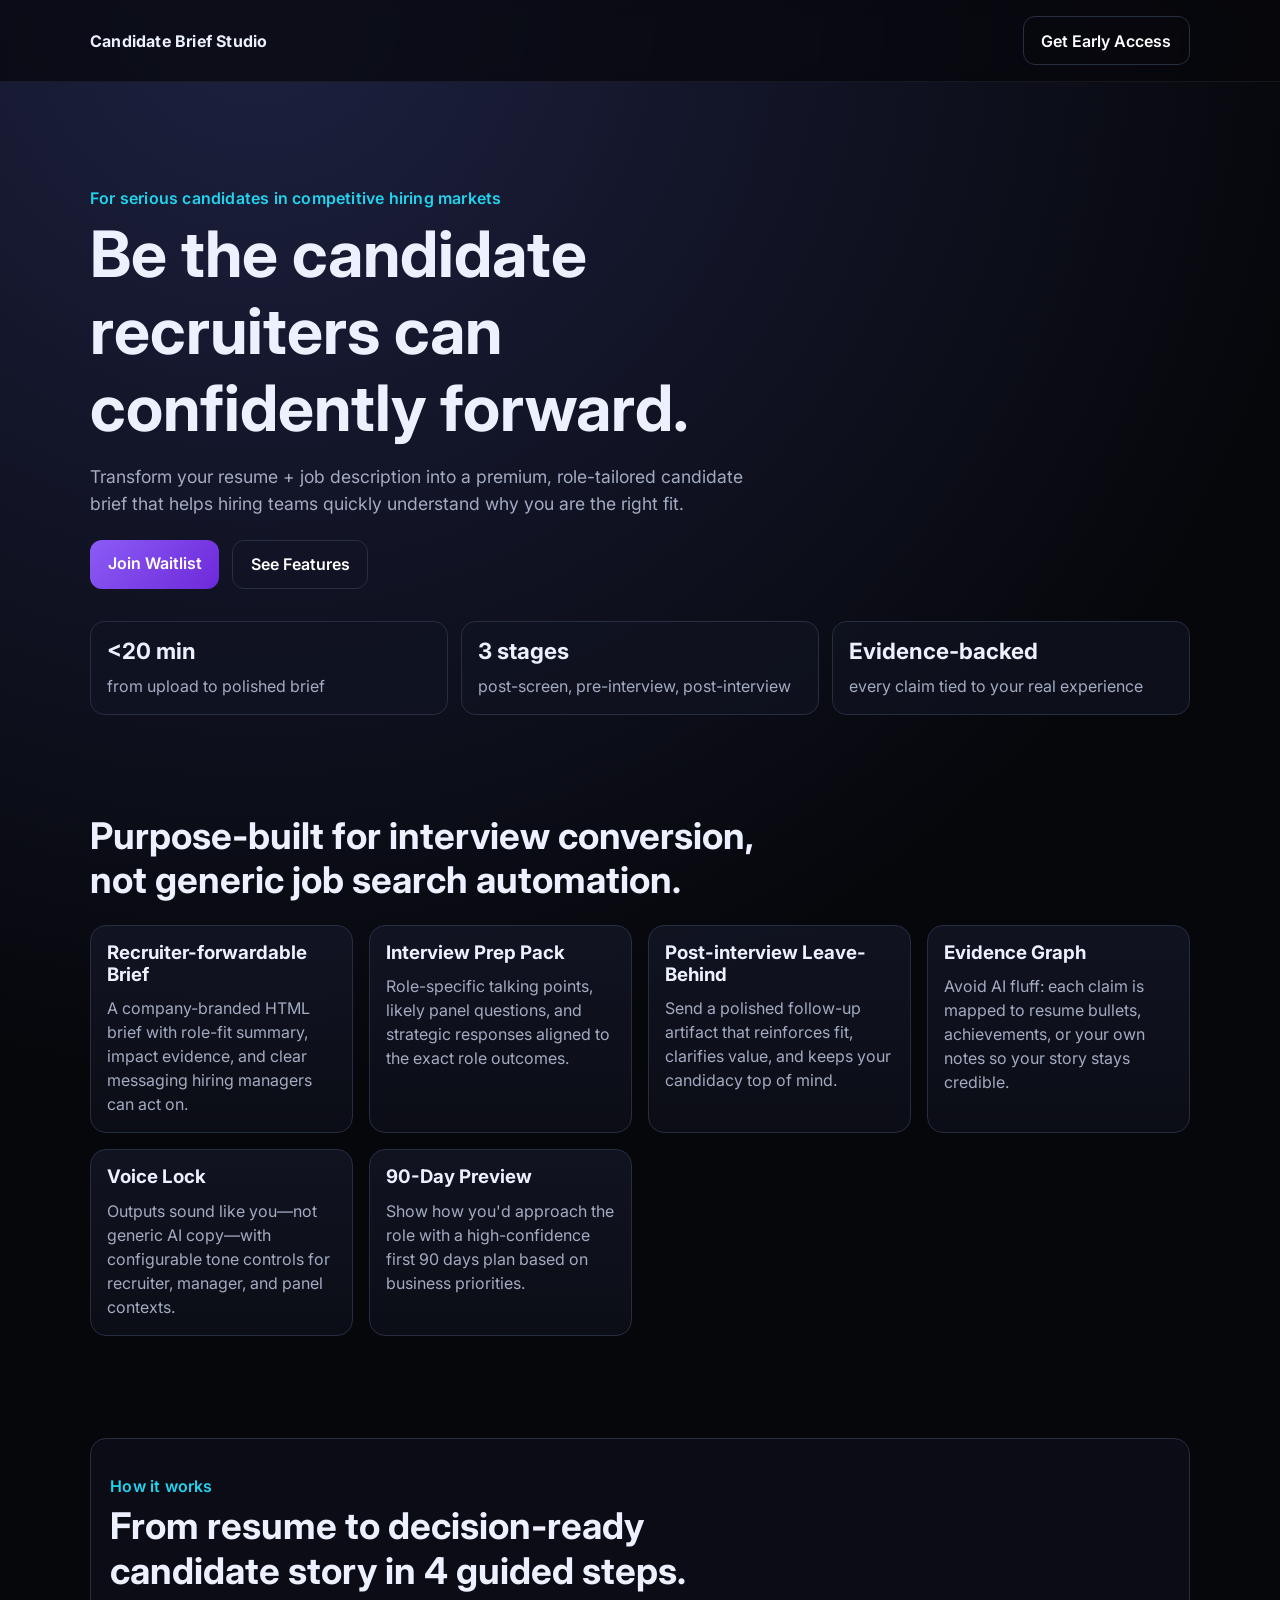
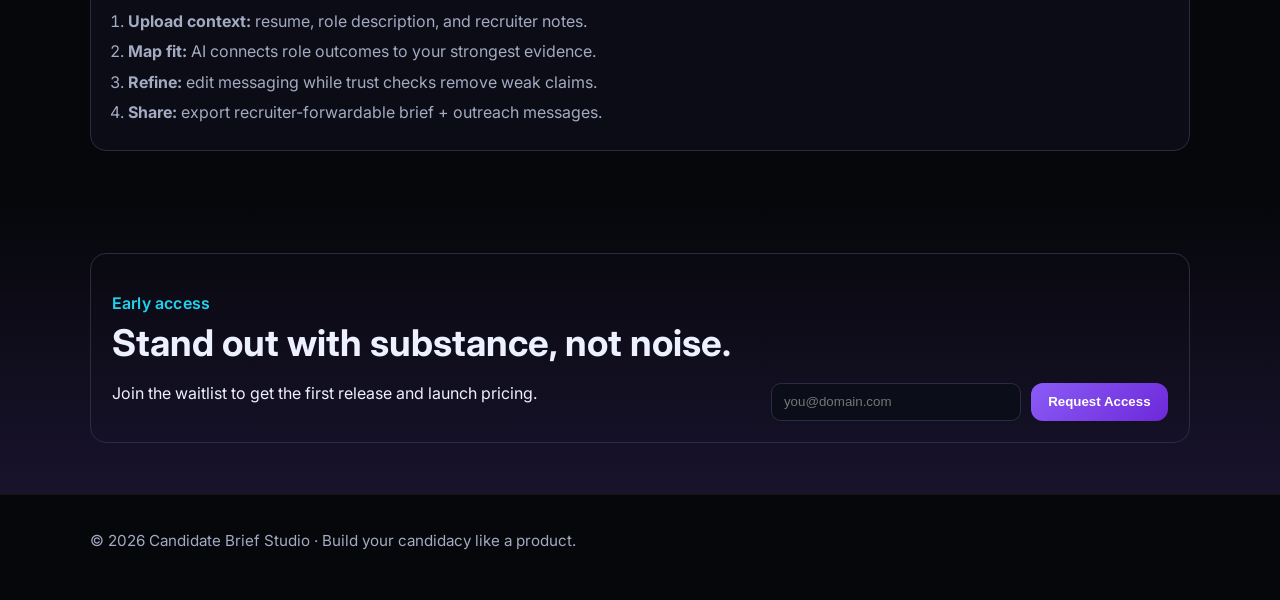
==== index.html @ cb9956b3 "Create polished landing page for Candidate Brief Studio" ====
<!doctype html>
<html lang="en">
  <head>
    <meta charset="UTF-8" />
    <meta name="viewport" content="width=device-width, initial-scale=1.0" />
    <title>Candidate Brief Studio</title>
    <meta
      name="description"
      content="AI-powered candidate briefing platform that helps ambitious job seekers stand out with recruiter-forwardable, role-specific briefs."
    />
    <link rel="preconnect" href="https://fonts.googleapis.com" />
    <link rel="preconnect" href="https://fonts.gstatic.com" crossorigin />
    <link
      href="https://fonts.googleapis.com/css2?family=Inter:wght@400;500;600;700;800&display=swap"
      rel="stylesheet"
    />
    <link rel="stylesheet" href="styles.css" />
  </head>
  <body>
    <header class="site-header">
      <nav class="nav container">
        <div class="brand">Candidate Brief Studio</div>
        <a class="btn btn-ghost" href="#cta">Get Early Access</a>
      </nav>
    </header>

    <main>
      <section class="hero container">
        <p class="eyebrow">For serious candidates in competitive hiring markets</p>
        <h1>Be the candidate recruiters can confidently forward.</h1>
        <p class="hero-copy">
          Transform your resume + job description into a premium, role-tailored candidate brief
          that helps hiring teams quickly understand why you are the right fit.
        </p>
        <div class="hero-actions">
          <a class="btn" href="#cta">Join Waitlist</a>
          <a class="btn btn-secondary" href="#features">See Features</a>
        </div>
        <div class="hero-metrics">
          <article>
            <h3>&lt;20 min</h3>
            <p>from upload to polished brief</p>
          </article>
          <article>
            <h3>3 stages</h3>
            <p>post-screen, pre-interview, post-interview</p>
          </article>
          <article>
            <h3>Evidence-backed</h3>
            <p>every claim tied to your real experience</p>
          </article>
        </div>
      </section>

      <section id="features" class="section container">
        <h2>Purpose-built for interview conversion, not generic job search automation.</h2>
        <div class="feature-grid">
          <article class="card">
            <h3>Recruiter-forwardable Brief</h3>
            <p>
              A company-branded HTML brief with role-fit summary, impact evidence, and clear
              messaging hiring managers can act on.
            </p>
          </article>
          <article class="card">
            <h3>Interview Prep Pack</h3>
            <p>
              Role-specific talking points, likely panel questions, and strategic responses aligned
              to the exact role outcomes.
            </p>
          </article>
          <article class="card">
            <h3>Post-interview Leave-Behind</h3>
            <p>
              Send a polished follow-up artifact that reinforces fit, clarifies value, and keeps your
              candidacy top of mind.
            </p>
          </article>
          <article class="card">
            <h3>Evidence Graph</h3>
            <p>
              Avoid AI fluff: each claim is mapped to resume bullets, achievements, or your own notes
              so your story stays credible.
            </p>
          </article>
          <article class="card">
            <h3>Voice Lock</h3>
            <p>
              Outputs sound like you—not generic AI copy—with configurable tone controls for
              recruiter, manager, and panel contexts.
            </p>
          </article>
          <article class="card">
            <h3>90-Day Preview</h3>
            <p>
              Show how you'd approach the role with a high-confidence first 90 days plan based on
              business priorities.
            </p>
          </article>
        </div>
      </section>

      <section class="section container">
        <div class="workflow">
          <div>
            <p class="eyebrow">How it works</p>
            <h2>From resume to decision-ready candidate story in 4 guided steps.</h2>
          </div>
          <ol>
            <li><strong>Upload context:</strong> resume, role description, and recruiter notes.</li>
            <li><strong>Map fit:</strong> AI connects role outcomes to your strongest evidence.</li>
            <li><strong>Refine:</strong> edit messaging while trust checks remove weak claims.</li>
            <li><strong>Share:</strong> export recruiter-forwardable brief + outreach messages.</li>
          </ol>
        </div>
      </section>

      <section id="cta" class="section cta">
        <div class="container cta-wrap">
          <div>
            <p class="eyebrow">Early access</p>
            <h2>Stand out with substance, not noise.</h2>
            <p>Join the waitlist to get the first release and launch pricing.</p>
          </div>
          <form class="waitlist-form" onsubmit="event.preventDefault(); this.reset(); alert('Thanks — you are on the waitlist!');">
            <label for="email" class="sr-only">Email address</label>
            <input id="email" type="email" placeholder="you@domain.com" required />
            <button class="btn" type="submit">Request Access</button>
          </form>
        </div>
      </section>
    </main>

    <footer class="site-footer">
      <div class="container">
        <p>© <span id="year"></span> Candidate Brief Studio · Build your candidacy like a product.</p>
      </div>
    </footer>

    <script src="script.js"></script>
  </body>
</html>
---- styles.css ----
:root {
  --bg: #06070b;
  --panel: #0f1220;
  --muted: #a3abc2;
  --text: #ecf0ff;
  --accent: #8b5cf6;
  --accent-2: #22d3ee;
  --border: #272d43;
}

* { box-sizing: border-box; }
body {
  margin: 0;
  font-family: 'Inter', system-ui, -apple-system, Segoe UI, Roboto, sans-serif;
  color: var(--text);
  background: radial-gradient(circle at 20% 0%, #1d2140 0%, var(--bg) 45%);
  line-height: 1.5;
}

.container {
  width: min(1100px, 92vw);
  margin: 0 auto;
}

.site-header {
  position: sticky;
  top: 0;
  backdrop-filter: blur(8px);
  background: rgba(6, 7, 11, 0.7);
  border-bottom: 1px solid rgba(255,255,255,0.06);
}
.nav {
  display: flex;
  justify-content: space-between;
  align-items: center;
  padding: 1rem 0;
}
.brand { font-weight: 700; letter-spacing: 0.2px; }

.hero {
  padding: 5.5rem 0 3rem;
}
.eyebrow {
  color: var(--accent-2);
  font-weight: 600;
  letter-spacing: .2px;
  margin-bottom: 0.4rem;
}
h1, h2, h3 { margin: 0 0 .6rem; line-height: 1.2; }
h1 { font-size: clamp(2.2rem, 6vw, 4rem); max-width: 16ch; }
h2 { font-size: clamp(1.5rem, 3vw, 2.3rem); max-width: 28ch; }
.hero-copy {
  color: var(--muted);
  max-width: 62ch;
  font-size: 1.1rem;
}

.hero-actions {
  display: flex;
  gap: .8rem;
  margin: 1.4rem 0 2rem;
  flex-wrap: wrap;
}

.btn {
  background: linear-gradient(135deg, var(--accent), #6d28d9);
  color: #fff;
  border: none;
  text-decoration: none;
  padding: .72rem 1.1rem;
  border-radius: .75rem;
  font-weight: 600;
  display: inline-block;
}
.btn:hover { opacity: .92; }
.btn-secondary {
  background: transparent;
  border: 1px solid var(--border);
}
.btn-ghost {
  background: transparent;
  border: 1px solid var(--border);
}

.hero-metrics {
  margin-top: 1rem;
  display: grid;
  grid-template-columns: repeat(auto-fit, minmax(180px, 1fr));
  gap: .8rem;
}
.hero-metrics article {
  border: 1px solid var(--border);
  border-radius: .9rem;
  padding: 1rem;
  background: rgba(16, 19, 33, .7);
}
.hero-metrics h3 { font-size: 1.4rem; }
.hero-metrics p { margin: 0; color: var(--muted); }

.section { padding: 3.2rem 0; }
.feature-grid {
  display: grid;
  grid-template-columns: repeat(auto-fit, minmax(240px, 1fr));
  gap: 1rem;
  margin-top: 1.4rem;
}
.card {
  border: 1px solid var(--border);
  border-radius: 1rem;
  padding: 1rem;
  background: linear-gradient(180deg, rgba(19,22,38,.8), rgba(13,15,25,.8));
}
.card p { color: var(--muted); margin: 0; }

.workflow {
  border: 1px solid var(--border);
  border-radius: 1rem;
  padding: 1.2rem;
  background: rgba(12, 14, 24, .75);
}
.workflow ol { margin: 1rem 0 0; padding-left: 1.1rem; color: var(--muted); }
.workflow li { margin: .4rem 0; }

.cta {
  background: linear-gradient(180deg, transparent 0%, rgba(139, 92, 246, 0.14) 100%);
}
.cta-wrap {
  border: 1px solid var(--border);
  border-radius: 1rem;
  padding: 1.3rem;
  display: flex;
  justify-content: space-between;
  gap: 1rem;
  align-items: end;
  flex-wrap: wrap;
}
.waitlist-form {
  display: flex;
  gap: .6rem;
  flex-wrap: wrap;
}
.waitlist-form input {
  min-width: 250px;
  border: 1px solid var(--border);
  background: #0b0e19;
  color: var(--text);
  border-radius: .6rem;
  padding: .68rem .75rem;
}

.site-footer {
  border-top: 1px solid rgba(255,255,255,0.06);
  color: var(--muted);
  font-size: .95rem;
  padding: 1.2rem 0 2rem;
}

.sr-only {
  position: absolute;
  width: 1px;
  height: 1px;
  padding: 0;
  margin: -1px;
  overflow: hidden;
  clip: rect(0, 0, 0, 0);
  border: 0;
}

@media (max-width: 640px) {
  .hero { padding-top: 4.2rem; }
}
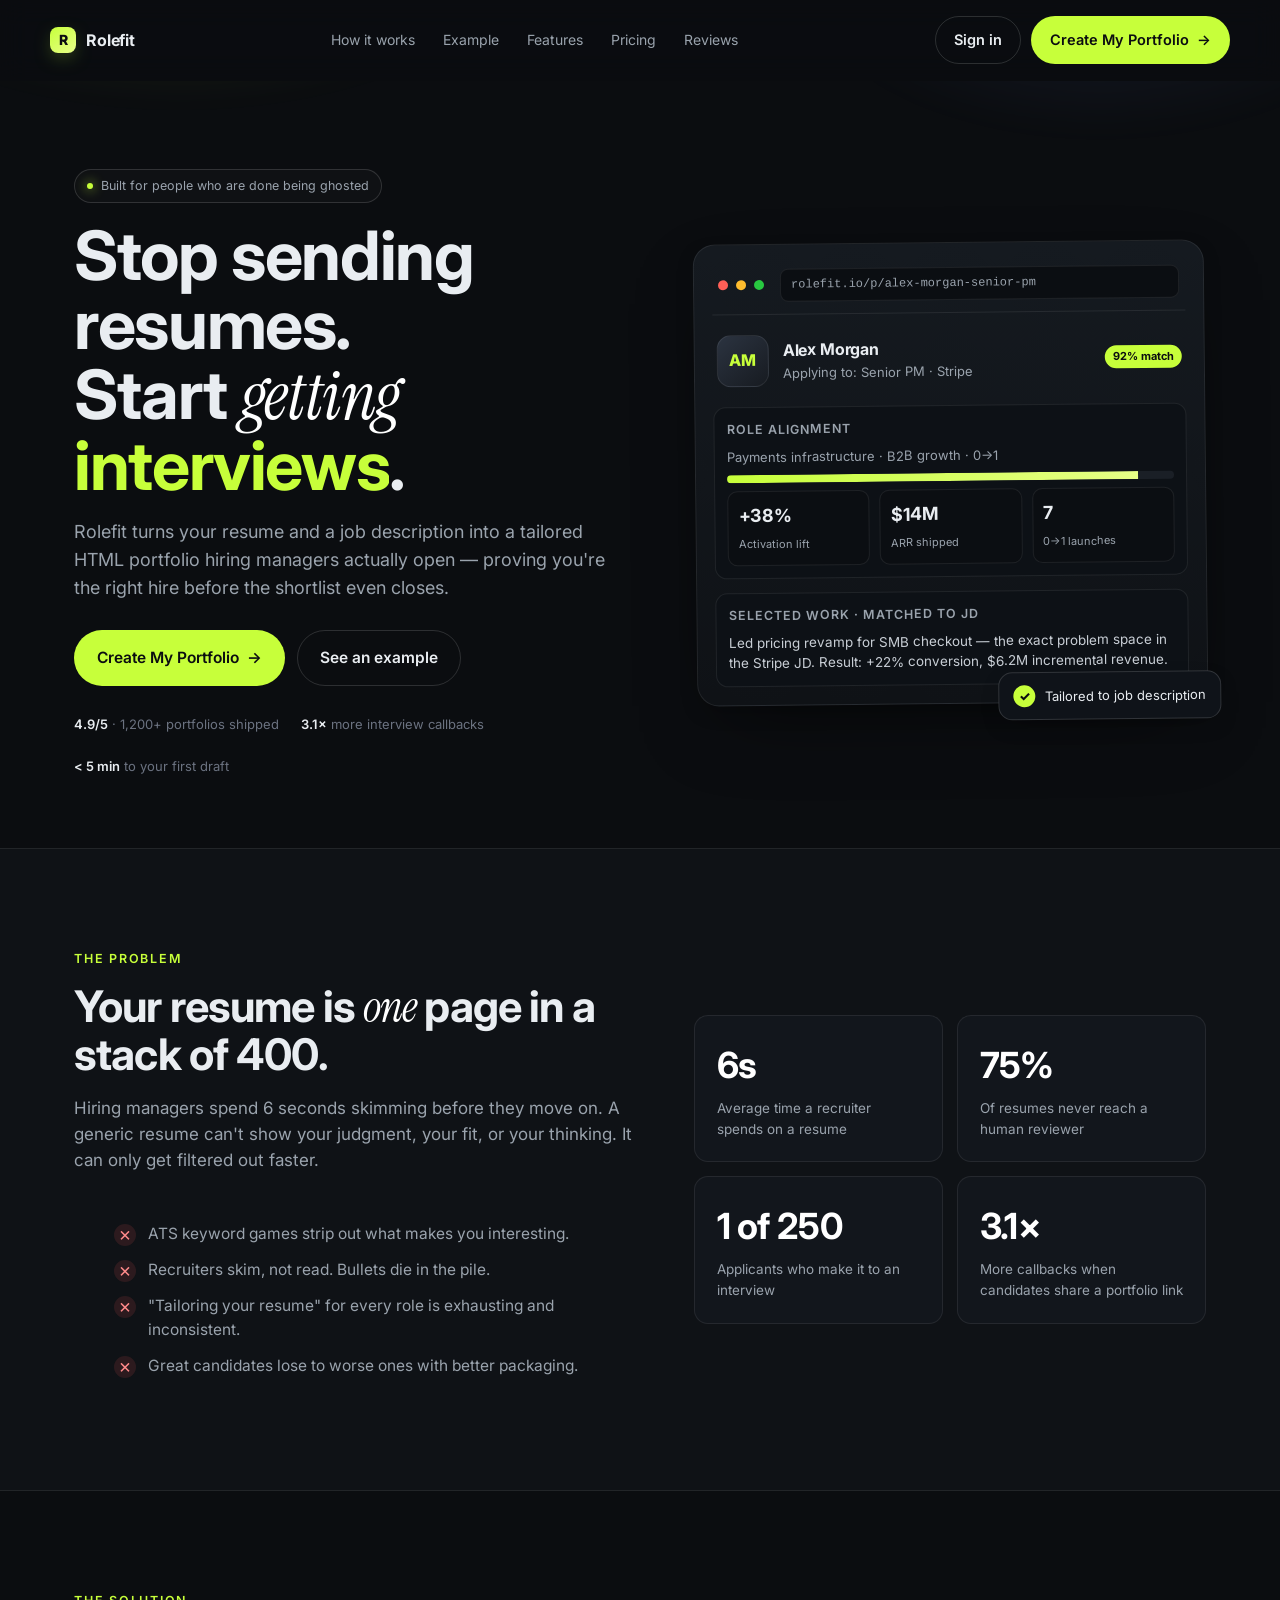
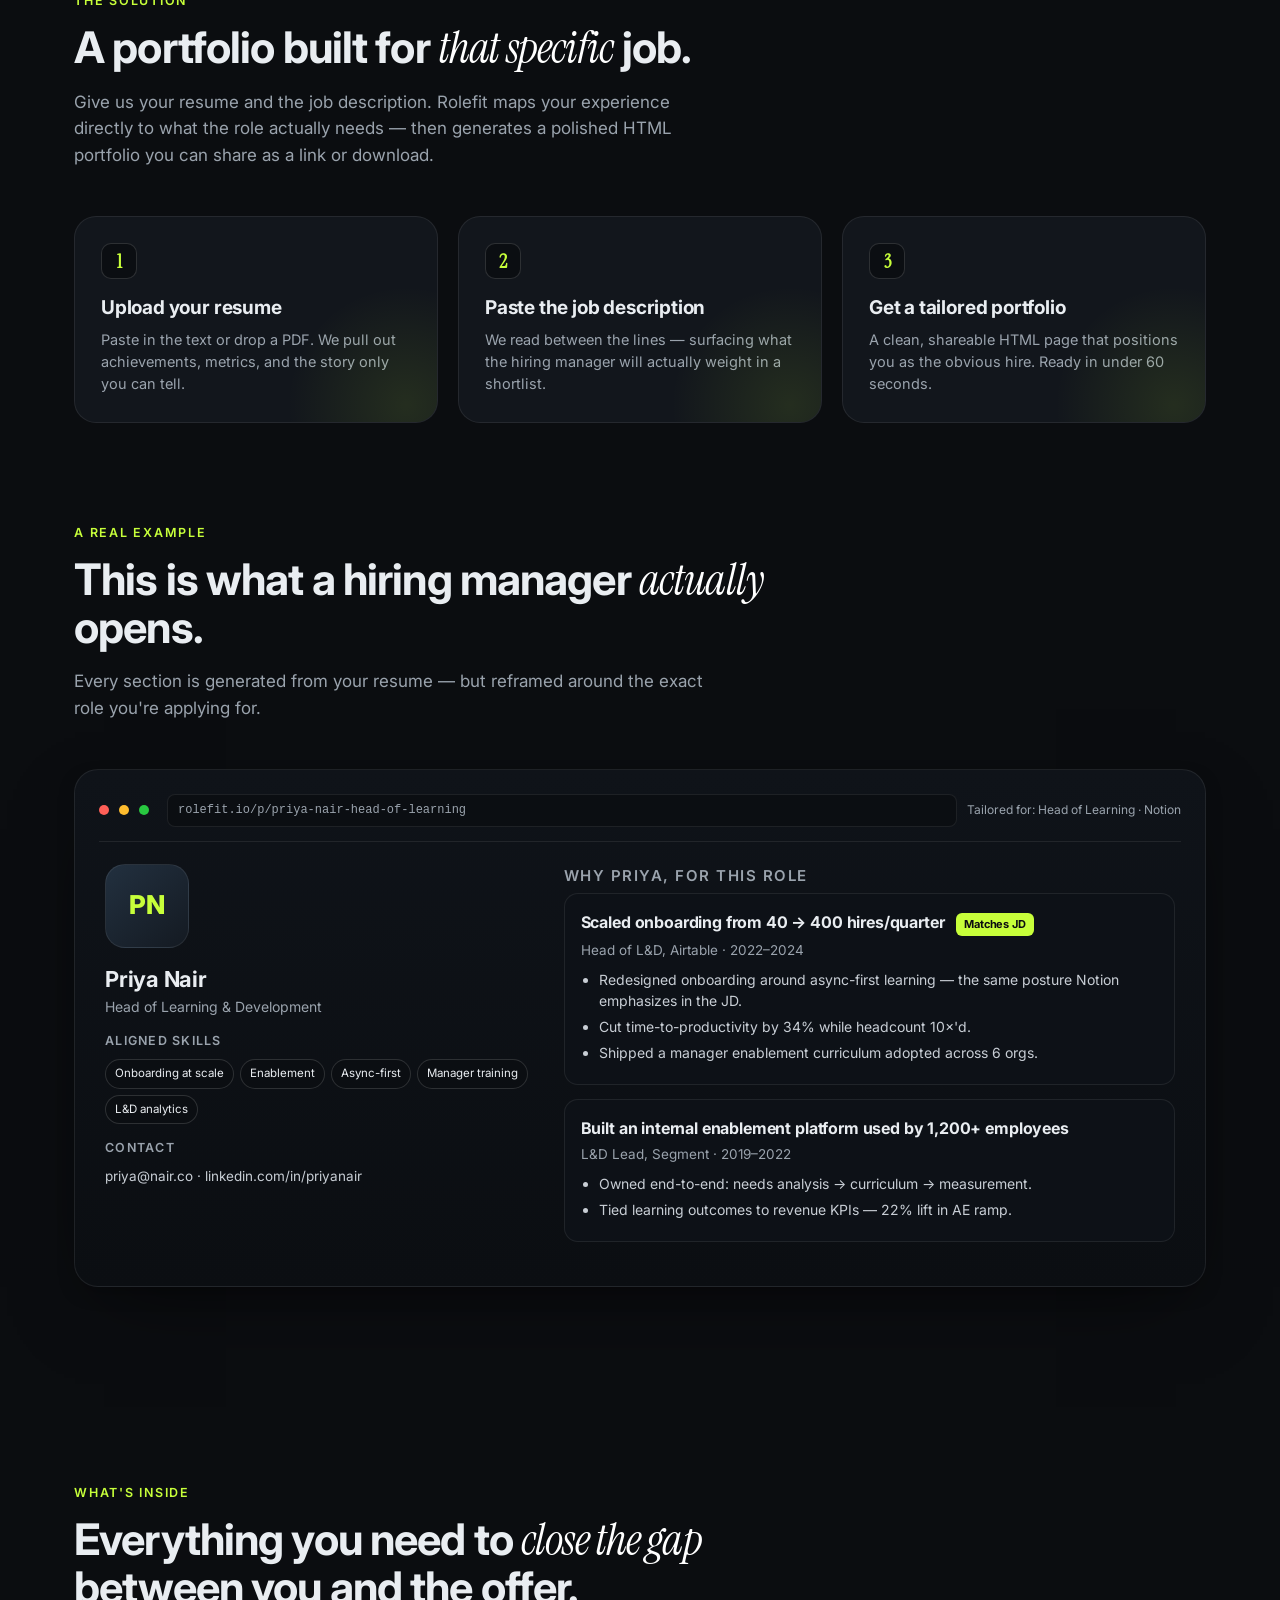
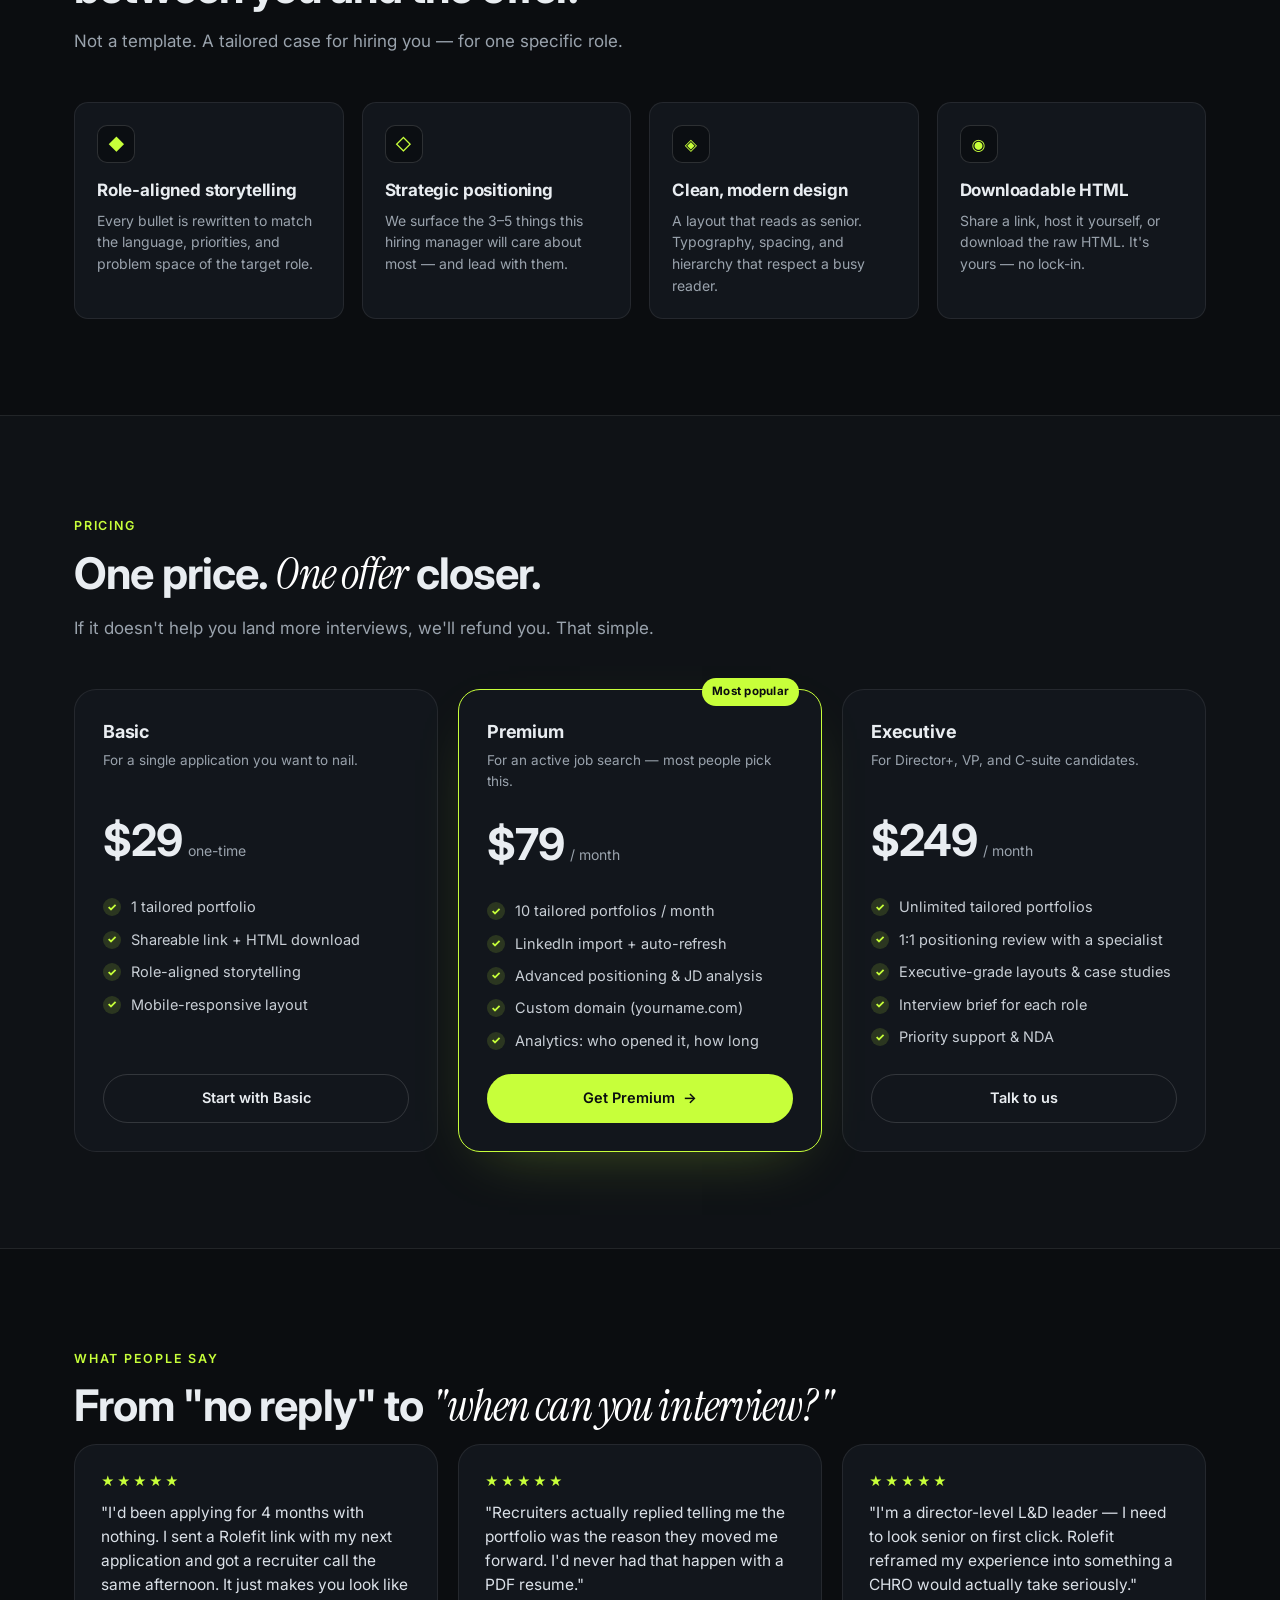
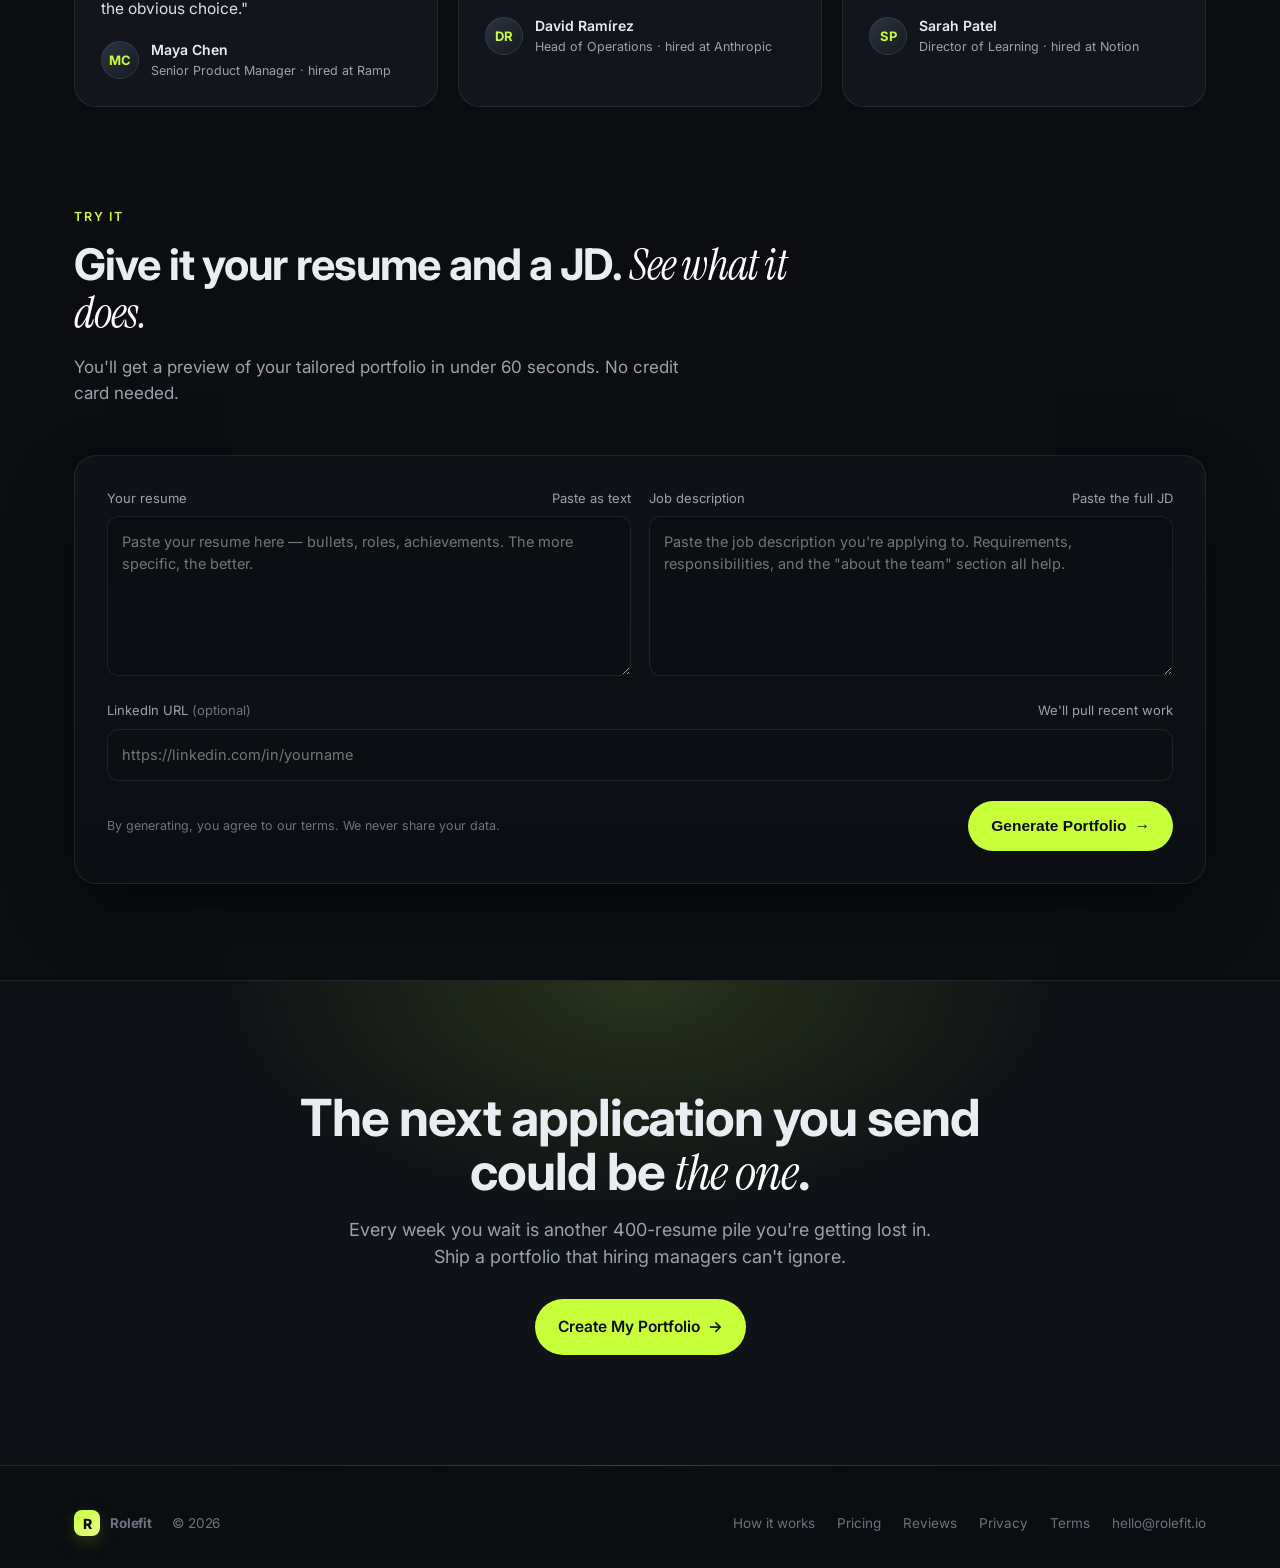
==== commit 8016cbc3: "Add Rolefit landing page — tailored portfolio generator site Single-file HTML site with embedded CSS" ====
--- a/index.html
+++ b/index.html
@@ -1,142 +1,826 @@
 <!doctype html>
 <html lang="en">
-  <head>
-    <meta charset="UTF-8" />
-    <meta name="viewport" content="width=device-width, initial-scale=1.0" />
-    <title>Candidate Brief Studio</title>
-    <meta
-      name="description"
-      content="AI-powered candidate briefing platform that helps ambitious job seekers stand out with recruiter-forwardable, role-specific briefs."
-    />
-    <link rel="preconnect" href="https://fonts.googleapis.com" />
-    <link rel="preconnect" href="https://fonts.gstatic.com" crossorigin />
-    <link
-      href="https://fonts.googleapis.com/css2?family=Inter:wght@400;500;600;700;800&display=swap"
-      rel="stylesheet"
-    />
-    <link rel="stylesheet" href="styles.css" />
-  </head>
-  <body>
-    <header class="site-header">
-      <nav class="nav container">
-        <div class="brand">Candidate Brief Studio</div>
-        <a class="btn btn-ghost" href="#cta">Get Early Access</a>
-      </nav>
-    </header>
-
-    <main>
-      <section class="hero container">
-        <p class="eyebrow">For serious candidates in competitive hiring markets</p>
-        <h1>Be the candidate recruiters can confidently forward.</h1>
-        <p class="hero-copy">
-          Transform your resume + job description into a premium, role-tailored candidate brief
-          that helps hiring teams quickly understand why you are the right fit.
-        </p>
-        <div class="hero-actions">
-          <a class="btn" href="#cta">Join Waitlist</a>
-          <a class="btn btn-secondary" href="#features">See Features</a>
+<head>
+<meta charset="utf-8" />
+<meta name="viewport" content="width=device-width, initial-scale=1" />
+<title>Rolefit — Land the interview. Not the shortlist.</title>
+<meta name="description" content="Rolefit turns your resume and a job description into a tailored HTML portfolio hiring managers actually open. Stop sending generic resumes." />
+<link rel="preconnect" href="https://fonts.googleapis.com">
+<link rel="preconnect" href="https://fonts.gstatic.com" crossorigin>
+<link href="https://fonts.googleapis.com/css2?family=Inter:wght@400;500;600;700;800&family=Instrument+Serif&display=swap" rel="stylesheet">
+<style>
+  :root{
+    --bg:#0b0d10;
+    --bg-2:#0f1216;
+    --panel:#12161c;
+    --line:rgba(255,255,255,.08);
+    --line-2:rgba(255,255,255,.14);
+    --text:#e9edf1;
+    --muted:#9aa3ad;
+    --dim:#6b7280;
+    --accent:#c7ff3a;
+    --accent-2:#a8e01c;
+    --accent-ink:#0b0d10;
+    --radius:14px;
+    --radius-lg:22px;
+    --shadow:0 30px 80px -30px rgba(0,0,0,.55), 0 8px 24px -12px rgba(0,0,0,.5);
+  }
+
+  *{box-sizing:border-box}
+  html,body{margin:0;padding:0}
+  html{scroll-behavior:smooth}
+  body{
+    font-family:'Inter',system-ui,-apple-system,Segoe UI,Roboto,sans-serif;
+    background:var(--bg);
+    color:var(--text);
+    -webkit-font-smoothing:antialiased;
+    line-height:1.55;
+    overflow-x:hidden;
+  }
+  a{color:inherit;text-decoration:none}
+  img{max-width:100%;display:block}
+  ::selection{background:var(--accent);color:var(--accent-ink)}
+
+  .container{max-width:1180px;margin:0 auto;padding:0 24px}
+
+  /* ---------- Nav ---------- */
+  .nav{
+    position:sticky;top:0;z-index:50;
+    backdrop-filter:saturate(140%) blur(14px);
+    -webkit-backdrop-filter:saturate(140%) blur(14px);
+    background:rgba(11,13,16,.7);
+    border-bottom:1px solid transparent;
+    transition:border-color .2s ease, background .2s ease;
+  }
+  .nav.scrolled{border-color:var(--line);background:rgba(11,13,16,.85)}
+  .nav-inner{display:flex;align-items:center;justify-content:space-between;padding:16px 0}
+  .brand{display:flex;align-items:center;gap:10px;font-weight:700;letter-spacing:-.01em}
+  .brand-mark{
+    width:26px;height:26px;border-radius:8px;
+    background:linear-gradient(140deg,var(--accent),#e8ff8a);
+    display:grid;place-items:center;color:var(--accent-ink);font-weight:800;font-size:14px;
+    box-shadow:0 6px 20px -6px rgba(199,255,58,.55);
+  }
+  .nav-links{display:flex;gap:28px;color:var(--muted);font-size:14px}
+  .nav-links a:hover{color:var(--text)}
+  .nav-cta{display:flex;gap:10px;align-items:center}
+
+  /* ---------- Buttons ---------- */
+  .btn{
+    display:inline-flex;align-items:center;gap:8px;
+    padding:12px 18px;border-radius:999px;font-weight:600;font-size:14.5px;
+    border:1px solid transparent;transition:transform .15s ease, background .2s ease, border-color .2s ease, color .2s ease;
+    cursor:pointer;white-space:nowrap;
+  }
+  .btn-primary{background:var(--accent);color:var(--accent-ink)}
+  .btn-primary:hover{background:var(--accent-2);transform:translateY(-1px)}
+  .btn-ghost{background:transparent;color:var(--text);border-color:var(--line-2)}
+  .btn-ghost:hover{border-color:#fff;transform:translateY(-1px)}
+  .btn-lg{padding:15px 22px;font-size:15.5px}
+  .btn .arrow{transition:transform .2s ease}
+  .btn:hover .arrow{transform:translateX(3px)}
+
+  /* ---------- Hero ---------- */
+  .hero{
+    position:relative;
+    padding:88px 0 72px;
+    overflow:hidden;
+  }
+  .hero::before{
+    content:"";position:absolute;inset:-20% -10% auto -10%;height:70%;
+    background:
+      radial-gradient(600px 300px at 20% 0%, rgba(199,255,58,.14), transparent 60%),
+      radial-gradient(500px 260px at 80% 10%, rgba(120,150,255,.10), transparent 60%);
+    filter:blur(10px);
+    z-index:0;pointer-events:none;
+  }
+  .hero-grid{position:relative;z-index:1;display:grid;grid-template-columns:1.05fr .95fr;gap:56px;align-items:center}
+  .pill{
+    display:inline-flex;align-items:center;gap:8px;
+    padding:6px 12px;border:1px solid var(--line-2);border-radius:999px;
+    font-size:12.5px;color:var(--muted);background:rgba(255,255,255,.02);
+  }
+  .pill .dot{width:6px;height:6px;border-radius:50%;background:var(--accent);box-shadow:0 0 12px var(--accent)}
+  h1.hero-title{
+    font-size:clamp(40px, 5.6vw, 68px);
+    line-height:1.02;letter-spacing:-.02em;
+    margin:18px 0 18px;font-weight:700;
+  }
+  .hero-title em{
+    font-family:'Instrument Serif',serif;font-style:italic;font-weight:400;
+    color:#fff;
+  }
+  .hero-title .hl{
+    background:linear-gradient(180deg,var(--accent) 0%, var(--accent) 100%);
+    -webkit-background-clip:text;background-clip:text;color:transparent;
+  }
+  .hero-sub{color:var(--muted);font-size:18px;max-width:560px;margin-bottom:28px}
+  .hero-ctas{display:flex;gap:12px;flex-wrap:wrap}
+  .hero-trust{display:flex;gap:22px;margin-top:28px;color:var(--dim);font-size:13px;flex-wrap:wrap}
+  .hero-trust b{color:var(--text);font-weight:600}
+
+  /* Hero visual — mock portfolio card */
+  .hero-card{
+    position:relative;border-radius:var(--radius-lg);
+    background:linear-gradient(180deg,#151a20,#0f1216);
+    border:1px solid var(--line);box-shadow:var(--shadow);
+    padding:18px;
+    transform:rotate(-.6deg);
+  }
+  .hero-card:hover{transform:rotate(0);transition:transform .5s ease}
+  .browser{display:flex;align-items:center;gap:8px;padding:6px 6px 12px;border-bottom:1px solid var(--line);margin-bottom:14px}
+  .browser .d{width:10px;height:10px;border-radius:50%;background:#2a2f36}
+  .browser .d.r{background:#ff5f57}.browser .d.y{background:#febc2e}.browser .d.g{background:#28c840}
+  .url{
+    margin-left:8px;flex:1;font-size:12px;color:var(--muted);
+    background:#0b0e12;border:1px solid var(--line);border-radius:8px;padding:6px 10px;
+    font-family:ui-monospace,SFMono-Regular,Menlo,monospace;
+  }
+  .mock-h{display:flex;gap:14px;align-items:center;padding:6px 4px}
+  .avatar{
+    width:52px;height:52px;border-radius:14px;
+    background:linear-gradient(140deg,#2b3340,#171b21);
+    border:1px solid var(--line);display:grid;place-items:center;color:var(--accent);font-weight:800;
+  }
+  .mock-name{font-weight:700;letter-spacing:-.01em}
+  .mock-role{color:var(--muted);font-size:13px}
+  .mock-tag{
+    display:inline-block;font-size:11px;color:var(--accent-ink);background:var(--accent);
+    padding:3px 8px;border-radius:999px;font-weight:700;margin-left:auto;
+  }
+  .mock-section{margin-top:14px;padding:12px;border:1px solid var(--line);border-radius:12px;background:#0d1116}
+  .mock-section h4{margin:0 0 8px;font-size:12.5px;color:var(--muted);text-transform:uppercase;letter-spacing:.08em;font-weight:600}
+  .bar{height:8px;border-radius:6px;background:#1a1f26;overflow:hidden;margin:8px 0}
+  .bar > i{display:block;height:100%;background:linear-gradient(90deg,var(--accent),#e6ff86)}
+  .kpis{display:grid;grid-template-columns:repeat(3,1fr);gap:10px;margin-top:6px}
+  .kpi{background:#0b0e12;border:1px solid var(--line);border-radius:10px;padding:10px}
+  .kpi b{display:block;font-size:18px;letter-spacing:-.01em}
+  .kpi span{font-size:11px;color:var(--muted)}
+  .floating{
+    position:absolute;right:-14px;bottom:-18px;
+    background:#0f1319;border:1px solid var(--line-2);border-radius:14px;padding:12px 14px;
+    box-shadow:var(--shadow);display:flex;align-items:center;gap:10px;font-size:13px;
+  }
+  .floating .check{
+    width:22px;height:22px;border-radius:50%;background:var(--accent);color:var(--accent-ink);
+    display:grid;place-items:center;font-weight:800;
+  }
+
+  /* ---------- Section base ---------- */
+  section{padding:96px 0;position:relative}
+  .eyebrow{
+    display:inline-block;color:var(--accent);font-size:12.5px;font-weight:600;
+    letter-spacing:.14em;text-transform:uppercase;margin-bottom:14px;
+  }
+  h2.section-title{
+    font-size:clamp(30px,3.4vw,44px);line-height:1.08;letter-spacing:-.02em;
+    margin:0 0 14px;font-weight:700;max-width:760px;
+  }
+  h2 em{font-family:'Instrument Serif',serif;font-style:italic;font-weight:400;color:#fff}
+  .section-sub{color:var(--muted);font-size:17px;max-width:640px;margin-bottom:48px}
+  .center{text-align:center;margin-left:auto;margin-right:auto}
+
+  /* ---------- Problem ---------- */
+  .problem{background:var(--bg-2);border-top:1px solid var(--line);border-bottom:1px solid var(--line)}
+  .problem-grid{display:grid;grid-template-columns:1.1fr 1fr;gap:56px;align-items:center}
+  .stat-cards{display:grid;grid-template-columns:1fr 1fr;gap:14px}
+  .stat{
+    background:var(--panel);border:1px solid var(--line);border-radius:var(--radius);
+    padding:22px;transition:transform .2s ease, border-color .2s ease;
+  }
+  .stat:hover{transform:translateY(-3px);border-color:var(--line-2)}
+  .stat .big{font-size:36px;font-weight:700;letter-spacing:-.02em;color:#fff}
+  .stat .lbl{color:var(--muted);font-size:13.5px;margin-top:4px}
+  .problem-list{margin-top:26px;display:grid;gap:12px}
+  .problem-list li{list-style:none;display:flex;gap:12px;color:var(--muted);font-size:15.5px}
+  .problem-list .x{
+    flex:0 0 auto;width:22px;height:22px;border-radius:50%;
+    background:rgba(255,90,90,.12);color:#ff8a8a;display:grid;place-items:center;font-weight:700;
+    margin-top:2px;
+  }
+
+  /* ---------- Solution / How it works ---------- */
+  .steps{display:grid;grid-template-columns:repeat(3,1fr);gap:20px}
+  .step{
+    position:relative;background:var(--panel);border:1px solid var(--line);
+    border-radius:var(--radius-lg);padding:26px;transition:transform .2s ease, border-color .2s ease;
+    overflow:hidden;
+  }
+  .step:hover{transform:translateY(-4px);border-color:var(--line-2)}
+  .step-num{
+    width:36px;height:36px;border-radius:10px;background:#0b0e12;border:1px solid var(--line-2);
+    display:grid;place-items:center;font-weight:700;color:var(--accent);margin-bottom:14px;
+    font-family:'Instrument Serif',serif;font-size:20px;
+  }
+  .step h3{margin:0 0 6px;font-size:19px;letter-spacing:-.01em}
+  .step p{margin:0;color:var(--muted);font-size:14.5px}
+  .step::after{
+    content:"";position:absolute;inset:auto -30% -60% auto;width:280px;height:280px;border-radius:50%;
+    background:radial-gradient(circle,rgba(199,255,58,.10),transparent 60%);
+  }
+
+  /* ---------- Example preview ---------- */
+  .preview-wrap{
+    background:linear-gradient(180deg,#0f1319,#0b0e12);
+    border:1px solid var(--line);border-radius:24px;padding:24px;
+    box-shadow:var(--shadow);
+  }
+  .preview-top{display:flex;align-items:center;gap:10px;padding-bottom:14px;border-bottom:1px solid var(--line)}
+  .preview-body{display:grid;grid-template-columns:1fr 1.4fr;gap:22px;padding:22px 6px 6px}
+  .pp-side{display:flex;flex-direction:column;gap:14px}
+  .pp-avatar{
+    width:84px;height:84px;border-radius:20px;
+    background:linear-gradient(140deg,#22303f,#141a22);border:1px solid var(--line);
+    display:grid;place-items:center;color:var(--accent);font-weight:800;font-size:26px;
+  }
+  .pp-name{font-size:22px;font-weight:700;letter-spacing:-.01em}
+  .pp-role{color:var(--muted);font-size:14px}
+  .pp-chips{display:flex;flex-wrap:wrap;gap:6px;margin-top:6px}
+  .chip{
+    font-size:11.5px;color:var(--text);background:#0b0e12;border:1px solid var(--line-2);
+    padding:5px 9px;border-radius:999px;
+  }
+  .pp-main h3{margin:0 0 6px;font-size:15px;color:var(--muted);text-transform:uppercase;letter-spacing:.1em;font-weight:600}
+  .pp-block{
+    background:#0d1117;border:1px solid var(--line);border-radius:14px;padding:16px;margin-bottom:14px;
+  }
+  .pp-block h4{margin:0 0 4px;font-size:16px;letter-spacing:-.01em}
+  .pp-block .sub{color:var(--muted);font-size:13.5px;margin-bottom:8px}
+  .pp-block ul{margin:0;padding-left:18px;color:#c8ced5;font-size:14px}
+  .pp-block li{margin:4px 0}
+  .aligned{
+    display:inline-flex;gap:6px;align-items:center;color:var(--accent-ink);
+    background:var(--accent);padding:3px 8px;border-radius:6px;font-size:11px;font-weight:700;
+    margin-left:8px;
+  }
+
+  /* ---------- Features ---------- */
+  .features{display:grid;grid-template-columns:repeat(4,1fr);gap:18px}
+  .feature{
+    background:var(--panel);border:1px solid var(--line);border-radius:var(--radius);
+    padding:22px;transition:transform .2s ease, border-color .2s ease;
+  }
+  .feature:hover{transform:translateY(-3px);border-color:var(--line-2)}
+  .feature .icon{
+    width:38px;height:38px;border-radius:10px;background:#0b0e12;border:1px solid var(--line-2);
+    display:grid;place-items:center;margin-bottom:14px;color:var(--accent);
+  }
+  .feature h3{margin:0 0 6px;font-size:17px;letter-spacing:-.01em}
+  .feature p{margin:0;color:var(--muted);font-size:14px}
+
+  /* ---------- Pricing ---------- */
+  .pricing{background:var(--bg-2);border-top:1px solid var(--line);border-bottom:1px solid var(--line)}
+  .tiers{display:grid;grid-template-columns:repeat(3,1fr);gap:20px;align-items:stretch}
+  .tier{
+    background:var(--panel);border:1px solid var(--line);border-radius:var(--radius-lg);
+    padding:28px;display:flex;flex-direction:column;transition:transform .2s ease, border-color .2s ease;
+  }
+  .tier:hover{transform:translateY(-4px);border-color:var(--line-2)}
+  .tier.featured{border-color:var(--accent);box-shadow:0 20px 60px -30px rgba(199,255,58,.35);position:relative}
+  .tier.featured::before{
+    content:"Most popular";position:absolute;top:-12px;right:22px;
+    background:var(--accent);color:var(--accent-ink);font-size:11.5px;font-weight:700;
+    padding:5px 10px;border-radius:999px;letter-spacing:.02em;
+  }
+  .tier h3{margin:0 0 4px;font-size:18px;letter-spacing:-.01em}
+  .tier .desc{color:var(--muted);font-size:13.5px;min-height:38px}
+  .price{display:flex;align-items:baseline;gap:6px;margin:18px 0 6px}
+  .price .amt{font-size:44px;font-weight:700;letter-spacing:-.02em}
+  .price .per{color:var(--muted);font-size:14px}
+  .tier ul{list-style:none;margin:16px 0 22px;padding:0;display:grid;gap:10px;color:#c8ced5;font-size:14.5px}
+  .tier ul li{display:flex;gap:10px}
+  .tick{
+    width:18px;height:18px;border-radius:50%;background:rgba(199,255,58,.14);
+    color:var(--accent);display:grid;place-items:center;font-size:11px;font-weight:800;flex:0 0 auto;margin-top:2px;
+  }
+  .tier .btn{width:100%;justify-content:center;margin-top:auto}
+
+  /* ---------- Testimonials ---------- */
+  .quotes{display:grid;grid-template-columns:repeat(3,1fr);gap:20px}
+  .quote{
+    background:var(--panel);border:1px solid var(--line);border-radius:var(--radius-lg);
+    padding:26px;transition:transform .2s ease, border-color .2s ease;
+  }
+  .quote:hover{transform:translateY(-3px);border-color:var(--line-2)}
+  .stars{color:var(--accent);letter-spacing:2px;margin-bottom:10px;font-size:13px}
+  .quote p{margin:0 0 18px;color:#dbe1e8;font-size:15.5px;line-height:1.55}
+  .who{display:flex;align-items:center;gap:12px}
+  .who .a{
+    width:38px;height:38px;border-radius:50%;background:linear-gradient(140deg,#2a3340,#171b21);
+    border:1px solid var(--line);color:var(--accent);display:grid;place-items:center;font-weight:700;font-size:13px;
+  }
+  .who .n{font-weight:600;font-size:14px}
+  .who .r{color:var(--muted);font-size:12.5px}
+
+  /* ---------- Generator form ---------- */
+  .generator{
+    background:linear-gradient(180deg,#0f1319,#0b0e12);
+    border:1px solid var(--line);border-radius:var(--radius-lg);
+    padding:32px;box-shadow:var(--shadow);
+  }
+  .gen-grid{display:grid;grid-template-columns:1fr 1fr;gap:18px}
+  label.field{display:block}
+  label.field .lbl{display:flex;justify-content:space-between;align-items:center;font-size:13px;color:var(--muted);margin-bottom:8px}
+  input[type=text], textarea{
+    width:100%;background:#0b0e12;border:1px solid var(--line);border-radius:12px;
+    color:var(--text);padding:14px 14px;font:inherit;font-size:14.5px;
+    transition:border-color .2s ease, box-shadow .2s ease;
+    resize:vertical;
+  }
+  input[type=text]:focus, textarea:focus{
+    outline:none;border-color:var(--accent);
+    box-shadow:0 0 0 4px rgba(199,255,58,.15);
+  }
+  textarea{min-height:160px}
+  .gen-submit{display:flex;align-items:center;justify-content:space-between;gap:16px;margin-top:20px;flex-wrap:wrap}
+  .gen-note{color:var(--dim);font-size:12.5px}
+  .gen-status{
+    margin-top:14px;padding:14px 16px;border-radius:12px;background:rgba(199,255,58,.08);
+    border:1px solid rgba(199,255,58,.25);color:#dff29a;font-size:14px;display:none;
+  }
+  .gen-status.show{display:block;animation:fadeIn .3s ease}
+  @keyframes fadeIn{from{opacity:0;transform:translateY(4px)}to{opacity:1;transform:none}}
+
+  /* ---------- Final CTA ---------- */
+  .final{
+    position:relative;overflow:hidden;
+    background:radial-gradient(700px 380px at 50% 0%, rgba(199,255,58,.14), transparent 60%), var(--bg-2);
+    border-top:1px solid var(--line);border-bottom:1px solid var(--line);
+    text-align:center;padding:110px 0;
+  }
+  .final h2{font-size:clamp(34px,4vw,54px);letter-spacing:-.02em;line-height:1.05;margin:0 0 16px}
+  .final p{color:var(--muted);font-size:18px;max-width:620px;margin:0 auto 28px}
+  .final .btn{margin:0 auto}
+
+  /* ---------- Footer ---------- */
+  footer{padding:44px 0 32px;color:var(--dim);font-size:13.5px}
+  .foot{display:flex;justify-content:space-between;align-items:center;gap:20px;flex-wrap:wrap}
+  .foot-links{display:flex;gap:22px}
+  .foot-links a:hover{color:var(--text)}
+
+  /* ---------- Reveal on scroll ---------- */
+  .reveal{opacity:0;transform:translateY(14px);transition:opacity .6s ease, transform .6s ease}
+  .reveal.in{opacity:1;transform:none}
+
+  /* ---------- Responsive ---------- */
+  @media (max-width: 960px){
+    .hero{padding:64px 0 40px}
+    .hero-grid{grid-template-columns:1fr;gap:40px}
+    .problem-grid{grid-template-columns:1fr;gap:30px}
+    .steps{grid-template-columns:1fr}
+    .preview-body{grid-template-columns:1fr}
+    .features{grid-template-columns:1fr 1fr}
+    .tiers{grid-template-columns:1fr}
+    .quotes{grid-template-columns:1fr}
+    .gen-grid{grid-template-columns:1fr}
+    section{padding:72px 0}
+    .nav-links{display:none}
+  }
+  @media (max-width: 520px){
+    .features{grid-template-columns:1fr}
+    .stat-cards{grid-template-columns:1fr}
+    .nav-cta .btn-ghost{display:none}
+  }
+</style>
+</head>
+<body>
+
+<!-- NAV -->
+<header class="nav" id="nav">
+  <div class="container nav-inner">
+    <a href="#" class="brand">
+      <span class="brand-mark">R</span>
+      <span>Rolefit</span>
+    </a>
+    <nav class="nav-links">
+      <a href="#how">How it works</a>
+      <a href="#preview">Example</a>
+      <a href="#features">Features</a>
+      <a href="#pricing">Pricing</a>
+      <a href="#testimonials">Reviews</a>
+    </nav>
+    <div class="nav-cta">
+      <a class="btn btn-ghost" href="#generator">Sign in</a>
+      <a class="btn btn-primary" href="#generator">Create My Portfolio <span class="arrow">→</span></a>
+    </div>
+  </div>
+</header>
+
+<!-- HERO -->
+<section class="hero">
+  <div class="container hero-grid">
+    <div>
+      <span class="pill"><span class="dot"></span> Built for people who are done being ghosted</span>
+      <h1 class="hero-title">
+        Stop sending resumes.<br/>
+        Start <em>getting</em> <span class="hl">interviews</span>.
+      </h1>
+      <p class="hero-sub">
+        Rolefit turns your resume and a job description into a tailored HTML portfolio hiring managers actually open — proving you're the right hire before the shortlist even closes.
+      </p>
+      <div class="hero-ctas">
+        <a class="btn btn-primary btn-lg" href="#generator">Create My Portfolio <span class="arrow">→</span></a>
+        <a class="btn btn-ghost btn-lg" href="#preview">See an example</a>
+      </div>
+      <div class="hero-trust">
+        <div><b>4.9/5</b> · 1,200+ portfolios shipped</div>
+        <div><b>3.1×</b> more interview callbacks</div>
+        <div><b>&lt; 5 min</b> to your first draft</div>
+      </div>
+    </div>
+
+    <!-- Hero visual -->
+    <div class="hero-card" aria-hidden="true">
+      <div class="browser">
+        <span class="d r"></span><span class="d y"></span><span class="d g"></span>
+        <span class="url">rolefit.io/p/alex-morgan-senior-pm</span>
+      </div>
+
+      <div class="mock-h">
+        <div class="avatar">AM</div>
+        <div>
+          <div class="mock-name">Alex Morgan</div>
+          <div class="mock-role">Applying to: Senior PM · Stripe</div>
         </div>
-        <div class="hero-metrics">
-          <article>
-            <h3>&lt;20 min</h3>
-            <p>from upload to polished brief</p>
-          </article>
-          <article>
-            <h3>3 stages</h3>
-            <p>post-screen, pre-interview, post-interview</p>
-          </article>
-          <article>
-            <h3>Evidence-backed</h3>
-            <p>every claim tied to your real experience</p>
-          </article>
+        <span class="mock-tag">92% match</span>
+      </div>
+
+      <div class="mock-section">
+        <h4>Role alignment</h4>
+        <div style="font-size:13px;color:var(--muted)">Payments infrastructure · B2B growth · 0→1</div>
+        <div class="bar"><i style="width:92%"></i></div>
+        <div class="kpis">
+          <div class="kpi"><b>+38%</b><span>Activation lift</span></div>
+          <div class="kpi"><b>$14M</b><span>ARR shipped</span></div>
+          <div class="kpi"><b>7</b><span>0→1 launches</span></div>
         </div>
-      </section>
-
-      <section id="features" class="section container">
-        <h2>Purpose-built for interview conversion, not generic job search automation.</h2>
-        <div class="feature-grid">
-          <article class="card">
-            <h3>Recruiter-forwardable Brief</h3>
-            <p>
-              A company-branded HTML brief with role-fit summary, impact evidence, and clear
-              messaging hiring managers can act on.
-            </p>
-          </article>
-          <article class="card">
-            <h3>Interview Prep Pack</h3>
-            <p>
-              Role-specific talking points, likely panel questions, and strategic responses aligned
-              to the exact role outcomes.
-            </p>
-          </article>
-          <article class="card">
-            <h3>Post-interview Leave-Behind</h3>
-            <p>
-              Send a polished follow-up artifact that reinforces fit, clarifies value, and keeps your
-              candidacy top of mind.
-            </p>
-          </article>
-          <article class="card">
-            <h3>Evidence Graph</h3>
-            <p>
-              Avoid AI fluff: each claim is mapped to resume bullets, achievements, or your own notes
-              so your story stays credible.
-            </p>
-          </article>
-          <article class="card">
-            <h3>Voice Lock</h3>
-            <p>
-              Outputs sound like you—not generic AI copy—with configurable tone controls for
-              recruiter, manager, and panel contexts.
-            </p>
-          </article>
-          <article class="card">
-            <h3>90-Day Preview</h3>
-            <p>
-              Show how you'd approach the role with a high-confidence first 90 days plan based on
-              business priorities.
-            </p>
-          </article>
+      </div>
+
+      <div class="mock-section">
+        <h4>Selected work · matched to JD</h4>
+        <div style="font-size:13.5px;line-height:1.5;color:#c8ced5">
+          Led pricing revamp for SMB checkout — the exact problem space in the Stripe JD. Result: +22% conversion, $6.2M incremental revenue.
         </div>
-      </section>
-
-      <section class="section container">
-        <div class="workflow">
+      </div>
+
+      <div class="floating"><span class="check">✓</span> Tailored to job description</div>
+    </div>
+  </div>
+</section>
+
+<!-- PROBLEM -->
+<section class="problem" id="problem">
+  <div class="container problem-grid reveal">
+    <div>
+      <span class="eyebrow">The problem</span>
+      <h2 class="section-title">Your resume is <em>one</em> page in a stack of 400.</h2>
+      <p class="section-sub">
+        Hiring managers spend 6 seconds skimming before they move on. A generic resume can't show your judgment, your fit, or your thinking. It can only get filtered out faster.
+      </p>
+      <ul class="problem-list">
+        <li><span class="x">✕</span> ATS keyword games strip out what makes you interesting.</li>
+        <li><span class="x">✕</span> Recruiters skim, not read. Bullets die in the pile.</li>
+        <li><span class="x">✕</span> "Tailoring your resume" for every role is exhausting and inconsistent.</li>
+        <li><span class="x">✕</span> Great candidates lose to worse ones with better packaging.</li>
+      </ul>
+    </div>
+    <div class="stat-cards">
+      <div class="stat"><div class="big">6s</div><div class="lbl">Average time a recruiter spends on a resume</div></div>
+      <div class="stat"><div class="big">75%</div><div class="lbl">Of resumes never reach a human reviewer</div></div>
+      <div class="stat"><div class="big">1 of 250</div><div class="lbl">Applicants who make it to an interview</div></div>
+      <div class="stat"><div class="big">3.1×</div><div class="lbl">More callbacks when candidates share a portfolio link</div></div>
+    </div>
+  </div>
+</section>
+
+<!-- SOLUTION / HOW IT WORKS -->
+<section id="how">
+  <div class="container">
+    <div class="reveal">
+      <span class="eyebrow">The solution</span>
+      <h2 class="section-title">A portfolio built for <em>that specific</em> job.</h2>
+      <p class="section-sub">
+        Give us your resume and the job description. Rolefit maps your experience directly to what the role actually needs — then generates a polished HTML portfolio you can share as a link or download.
+      </p>
+    </div>
+
+    <div class="steps reveal">
+      <div class="step">
+        <div class="step-num">1</div>
+        <h3>Upload your resume</h3>
+        <p>Paste in the text or drop a PDF. We pull out achievements, metrics, and the story only you can tell.</p>
+      </div>
+      <div class="step">
+        <div class="step-num">2</div>
+        <h3>Paste the job description</h3>
+        <p>We read between the lines — surfacing what the hiring manager will actually weight in a shortlist.</p>
+      </div>
+      <div class="step">
+        <div class="step-num">3</div>
+        <h3>Get a tailored portfolio</h3>
+        <p>A clean, shareable HTML page that positions you as the obvious hire. Ready in under 60 seconds.</p>
+      </div>
+    </div>
+  </div>
+</section>
+
+<!-- EXAMPLE PREVIEW -->
+<section id="preview" style="padding-top:0">
+  <div class="container">
+    <div class="reveal">
+      <span class="eyebrow">A real example</span>
+      <h2 class="section-title">This is what a hiring manager <em>actually</em> opens.</h2>
+      <p class="section-sub">Every section is generated from your resume — but reframed around the exact role you're applying for.</p>
+    </div>
+
+    <div class="preview-wrap reveal">
+      <div class="preview-top">
+        <span class="d r" style="width:10px;height:10px;border-radius:50%;background:#ff5f57"></span>
+        <span class="d y" style="width:10px;height:10px;border-radius:50%;background:#febc2e"></span>
+        <span class="d g" style="width:10px;height:10px;border-radius:50%;background:#28c840"></span>
+        <span class="url" style="margin-left:8px">rolefit.io/p/priya-nair-head-of-learning</span>
+        <span style="margin-left:auto;font-size:12px;color:var(--muted)">Tailored for: Head of Learning · Notion</span>
+      </div>
+
+      <div class="preview-body">
+        <div class="pp-side">
+          <div class="pp-avatar">PN</div>
           <div>
-            <p class="eyebrow">How it works</p>
-            <h2>From resume to decision-ready candidate story in 4 guided steps.</h2>
+            <div class="pp-name">Priya Nair</div>
+            <div class="pp-role">Head of Learning &amp; Development</div>
           </div>
-          <ol>
-            <li><strong>Upload context:</strong> resume, role description, and recruiter notes.</li>
-            <li><strong>Map fit:</strong> AI connects role outcomes to your strongest evidence.</li>
-            <li><strong>Refine:</strong> edit messaging while trust checks remove weak claims.</li>
-            <li><strong>Share:</strong> export recruiter-forwardable brief + outreach messages.</li>
-          </ol>
+          <div>
+            <h3 style="margin:0 0 8px;font-size:12.5px;color:var(--muted);text-transform:uppercase;letter-spacing:.1em;font-weight:600">Aligned skills</h3>
+            <div class="pp-chips">
+              <span class="chip">Onboarding at scale</span>
+              <span class="chip">Enablement</span>
+              <span class="chip">Async-first</span>
+              <span class="chip">Manager training</span>
+              <span class="chip">L&amp;D analytics</span>
+            </div>
+          </div>
+          <div>
+            <h3 style="margin:0 0 8px;font-size:12.5px;color:var(--muted);text-transform:uppercase;letter-spacing:.1em;font-weight:600">Contact</h3>
+            <div style="font-size:13.5px;color:#c8ced5">priya@nair.co · linkedin.com/in/priyanair</div>
+          </div>
         </div>
-      </section>
-
-      <section id="cta" class="section cta">
-        <div class="container cta-wrap">
-          <div>
-            <p class="eyebrow">Early access</p>
-            <h2>Stand out with substance, not noise.</h2>
-            <p>Join the waitlist to get the first release and launch pricing.</p>
+
+        <div class="pp-main">
+          <h3>Why Priya, for this role</h3>
+          <div class="pp-block">
+            <h4>Scaled onboarding from 40 → 400 hires/quarter <span class="aligned">Matches JD</span></h4>
+            <div class="sub">Head of L&amp;D, Airtable · 2022–2024</div>
+            <ul>
+              <li>Redesigned onboarding around async-first learning — the same posture Notion emphasizes in the JD.</li>
+              <li>Cut time-to-productivity by 34% while headcount 10×'d.</li>
+              <li>Shipped a manager enablement curriculum adopted across 6 orgs.</li>
+            </ul>
           </div>
-          <form class="waitlist-form" onsubmit="event.preventDefault(); this.reset(); alert('Thanks — you are on the waitlist!');">
-            <label for="email" class="sr-only">Email address</label>
-            <input id="email" type="email" placeholder="you@domain.com" required />
-            <button class="btn" type="submit">Request Access</button>
-          </form>
+          <div class="pp-block">
+            <h4>Built an internal enablement platform used by 1,200+ employees</h4>
+            <div class="sub">L&amp;D Lead, Segment · 2019–2022</div>
+            <ul>
+              <li>Owned end-to-end: needs analysis → curriculum → measurement.</li>
+              <li>Tied learning outcomes to revenue KPIs — 22% lift in AE ramp.</li>
+            </ul>
+          </div>
         </div>
-      </section>
-    </main>
-
-    <footer class="site-footer">
-      <div class="container">
-        <p>© <span id="year"></span> Candidate Brief Studio · Build your candidacy like a product.</p>
-      </div>
-    </footer>
-
-    <script src="script.js"></script>
-  </body>
+      </div>
+    </div>
+  </div>
+</section>
+
+<!-- FEATURES -->
+<section id="features">
+  <div class="container">
+    <div class="reveal">
+      <span class="eyebrow">What's inside</span>
+      <h2 class="section-title">Everything you need to <em>close the gap</em> between you and the offer.</h2>
+      <p class="section-sub">Not a template. A tailored case for hiring you — for one specific role.</p>
+    </div>
+
+    <div class="features reveal">
+      <div class="feature">
+        <div class="icon">◆</div>
+        <h3>Role-aligned storytelling</h3>
+        <p>Every bullet is rewritten to match the language, priorities, and problem space of the target role.</p>
+      </div>
+      <div class="feature">
+        <div class="icon">◇</div>
+        <h3>Strategic positioning</h3>
+        <p>We surface the 3–5 things this hiring manager will care about most — and lead with them.</p>
+      </div>
+      <div class="feature">
+        <div class="icon">◈</div>
+        <h3>Clean, modern design</h3>
+        <p>A layout that reads as senior. Typography, spacing, and hierarchy that respect a busy reader.</p>
+      </div>
+      <div class="feature">
+        <div class="icon">◉</div>
+        <h3>Downloadable HTML</h3>
+        <p>Share a link, host it yourself, or download the raw HTML. It's yours — no lock-in.</p>
+      </div>
+    </div>
+  </div>
+</section>
+
+<!-- PRICING -->
+<section class="pricing" id="pricing">
+  <div class="container">
+    <div class="reveal">
+      <span class="eyebrow">Pricing</span>
+      <h2 class="section-title">One price. <em>One offer</em> closer.</h2>
+      <p class="section-sub">If it doesn't help you land more interviews, we'll refund you. That simple.</p>
+    </div>
+
+    <div class="tiers reveal">
+      <!-- Basic -->
+      <div class="tier">
+        <h3>Basic</h3>
+        <div class="desc">For a single application you want to nail.</div>
+        <div class="price"><span class="amt">$29</span><span class="per">one-time</span></div>
+        <ul>
+          <li><span class="tick">✓</span> 1 tailored portfolio</li>
+          <li><span class="tick">✓</span> Shareable link + HTML download</li>
+          <li><span class="tick">✓</span> Role-aligned storytelling</li>
+          <li><span class="tick">✓</span> Mobile-responsive layout</li>
+        </ul>
+        <a class="btn btn-ghost" href="#generator">Start with Basic</a>
+      </div>
+
+      <!-- Premium -->
+      <div class="tier featured">
+        <h3>Premium</h3>
+        <div class="desc">For an active job search — most people pick this.</div>
+        <div class="price"><span class="amt">$79</span><span class="per">/ month</span></div>
+        <ul>
+          <li><span class="tick">✓</span> 10 tailored portfolios / month</li>
+          <li><span class="tick">✓</span> LinkedIn import + auto-refresh</li>
+          <li><span class="tick">✓</span> Advanced positioning &amp; JD analysis</li>
+          <li><span class="tick">✓</span> Custom domain (yourname.com)</li>
+          <li><span class="tick">✓</span> Analytics: who opened it, how long</li>
+        </ul>
+        <a class="btn btn-primary" href="#generator">Get Premium <span class="arrow">→</span></a>
+      </div>
+
+      <!-- Executive -->
+      <div class="tier">
+        <h3>Executive</h3>
+        <div class="desc">For Director+, VP, and C-suite candidates.</div>
+        <div class="price"><span class="amt">$249</span><span class="per">/ month</span></div>
+        <ul>
+          <li><span class="tick">✓</span> Unlimited tailored portfolios</li>
+          <li><span class="tick">✓</span> 1:1 positioning review with a specialist</li>
+          <li><span class="tick">✓</span> Executive-grade layouts &amp; case studies</li>
+          <li><span class="tick">✓</span> Interview brief for each role</li>
+          <li><span class="tick">✓</span> Priority support &amp; NDA</li>
+        </ul>
+        <a class="btn btn-ghost" href="#generator">Talk to us</a>
+      </div>
+    </div>
+  </div>
+</section>
+
+<!-- TESTIMONIALS -->
+<section id="testimonials">
+  <div class="container">
+    <div class="reveal">
+      <span class="eyebrow">What people say</span>
+      <h2 class="section-title">From "no reply" to <em>"when can you interview?"</em></h2>
+    </div>
+
+    <div class="quotes reveal">
+      <div class="quote">
+        <div class="stars">★★★★★</div>
+        <p>"I'd been applying for 4 months with nothing. I sent a Rolefit link with my next application and got a recruiter call the same afternoon. It just makes you look like the obvious choice."</p>
+        <div class="who"><div class="a">MC</div><div><div class="n">Maya Chen</div><div class="r">Senior Product Manager · hired at Ramp</div></div></div>
+      </div>
+      <div class="quote">
+        <div class="stars">★★★★★</div>
+        <p>"Recruiters actually replied telling me the portfolio was the reason they moved me forward. I'd never had that happen with a PDF resume."</p>
+        <div class="who"><div class="a">DR</div><div><div class="n">David Ramírez</div><div class="r">Head of Operations · hired at Anthropic</div></div></div>
+      </div>
+      <div class="quote">
+        <div class="stars">★★★★★</div>
+        <p>"I'm a director-level L&amp;D leader — I need to look senior on first click. Rolefit reframed my experience into something a CHRO would actually take seriously."</p>
+        <div class="who"><div class="a">SP</div><div><div class="n">Sarah Patel</div><div class="r">Director of Learning · hired at Notion</div></div></div>
+      </div>
+    </div>
+  </div>
+</section>
+
+<!-- GENERATOR FORM -->
+<section id="generator" style="padding-top:0">
+  <div class="container">
+    <div class="reveal">
+      <span class="eyebrow">Try it</span>
+      <h2 class="section-title">Give it your resume and a JD. <em>See what it does.</em></h2>
+      <p class="section-sub">You'll get a preview of your tailored portfolio in under 60 seconds. No credit card needed.</p>
+    </div>
+
+    <form class="generator reveal" id="genForm" novalidate>
+      <div class="gen-grid">
+        <label class="field">
+          <div class="lbl"><span>Your resume</span><span>Paste as text</span></div>
+          <textarea id="resume" placeholder="Paste your resume here — bullets, roles, achievements. The more specific, the better." required></textarea>
+        </label>
+        <label class="field">
+          <div class="lbl"><span>Job description</span><span>Paste the full JD</span></div>
+          <textarea id="jd" placeholder="Paste the job description you're applying to. Requirements, responsibilities, and the &quot;about the team&quot; section all help." required></textarea>
+        </label>
+      </div>
+
+      <div style="margin-top:18px">
+        <label class="field">
+          <div class="lbl"><span>LinkedIn URL <span style="color:var(--dim)">(optional)</span></span><span>We'll pull recent work</span></div>
+          <input id="linkedin" type="text" placeholder="https://linkedin.com/in/yourname" />
+        </label>
+      </div>
+
+      <div class="gen-submit">
+        <div class="gen-note">By generating, you agree to our terms. We never share your data.</div>
+        <button type="submit" class="btn btn-primary btn-lg">Generate Portfolio <span class="arrow">→</span></button>
+      </div>
+
+      <div class="gen-status" id="genStatus">
+        Working on it — analyzing your resume against the JD and drafting your tailored portfolio…
+      </div>
+    </form>
+  </div>
+</section>
+
+<!-- FINAL CTA -->
+<section class="final">
+  <div class="container">
+    <h2>The next application you send<br/>could be <em>the one</em>.</h2>
+    <p>Every week you wait is another 400-resume pile you're getting lost in. Ship a portfolio that hiring managers can't ignore.</p>
+    <a class="btn btn-primary btn-lg" href="#generator">Create My Portfolio <span class="arrow">→</span></a>
+  </div>
+</section>
+
+<!-- FOOTER -->
+<footer>
+  <div class="container foot">
+    <div class="brand">
+      <span class="brand-mark">R</span>
+      <span>Rolefit</span>
+      <span style="color:var(--dim);font-weight:400;margin-left:10px">© 2026</span>
+    </div>
+    <div class="foot-links">
+      <a href="#how">How it works</a>
+      <a href="#pricing">Pricing</a>
+      <a href="#testimonials">Reviews</a>
+      <a href="#">Privacy</a>
+      <a href="#">Terms</a>
+      <a href="mailto:hello@rolefit.io">hello@rolefit.io</a>
+    </div>
+  </div>
+</footer>
+
+<script>
+  // Sticky nav border on scroll
+  const nav = document.getElementById('nav');
+  const onScroll = () => nav.classList.toggle('scrolled', window.scrollY > 8);
+  document.addEventListener('scroll', onScroll, { passive: true });
+  onScroll();
+
+  // Reveal on scroll
+  const io = new IntersectionObserver((entries) => {
+    entries.forEach(e => {
+      if (e.isIntersecting) {
+        e.target.classList.add('in');
+        io.unobserve(e.target);
+      }
+    });
+  }, { threshold: 0.12 });
+  document.querySelectorAll('.reveal').forEach(el => io.observe(el));
+
+  // Generator form – simulated flow
+  const form = document.getElementById('genForm');
+  const status = document.getElementById('genStatus');
+  form.addEventListener('submit', (e) => {
+    e.preventDefault();
+    const resume = document.getElementById('resume').value.trim();
+    const jd = document.getElementById('jd').value.trim();
+    if (!resume || !jd) {
+      status.classList.add('show');
+      status.style.background = 'rgba(255,90,90,.08)';
+      status.style.borderColor = 'rgba(255,90,90,.25)';
+      status.style.color = '#ffb3b3';
+      status.textContent = 'Add both your resume and the job description to generate a portfolio.';
+      return;
+    }
+    status.classList.add('show');
+    status.style.background = 'rgba(199,255,58,.08)';
+    status.style.borderColor = 'rgba(199,255,58,.25)';
+    status.style.color = '#dff29a';
+    status.textContent = 'Analyzing your resume against the JD and drafting your tailored portfolio…';
+
+    setTimeout(() => {
+      status.textContent = '✓ Draft ready. Check your inbox for the preview link — you can share, edit, or download the HTML.';
+    }, 1800);
+  });
+</script>
+
+</body>
 </html>
